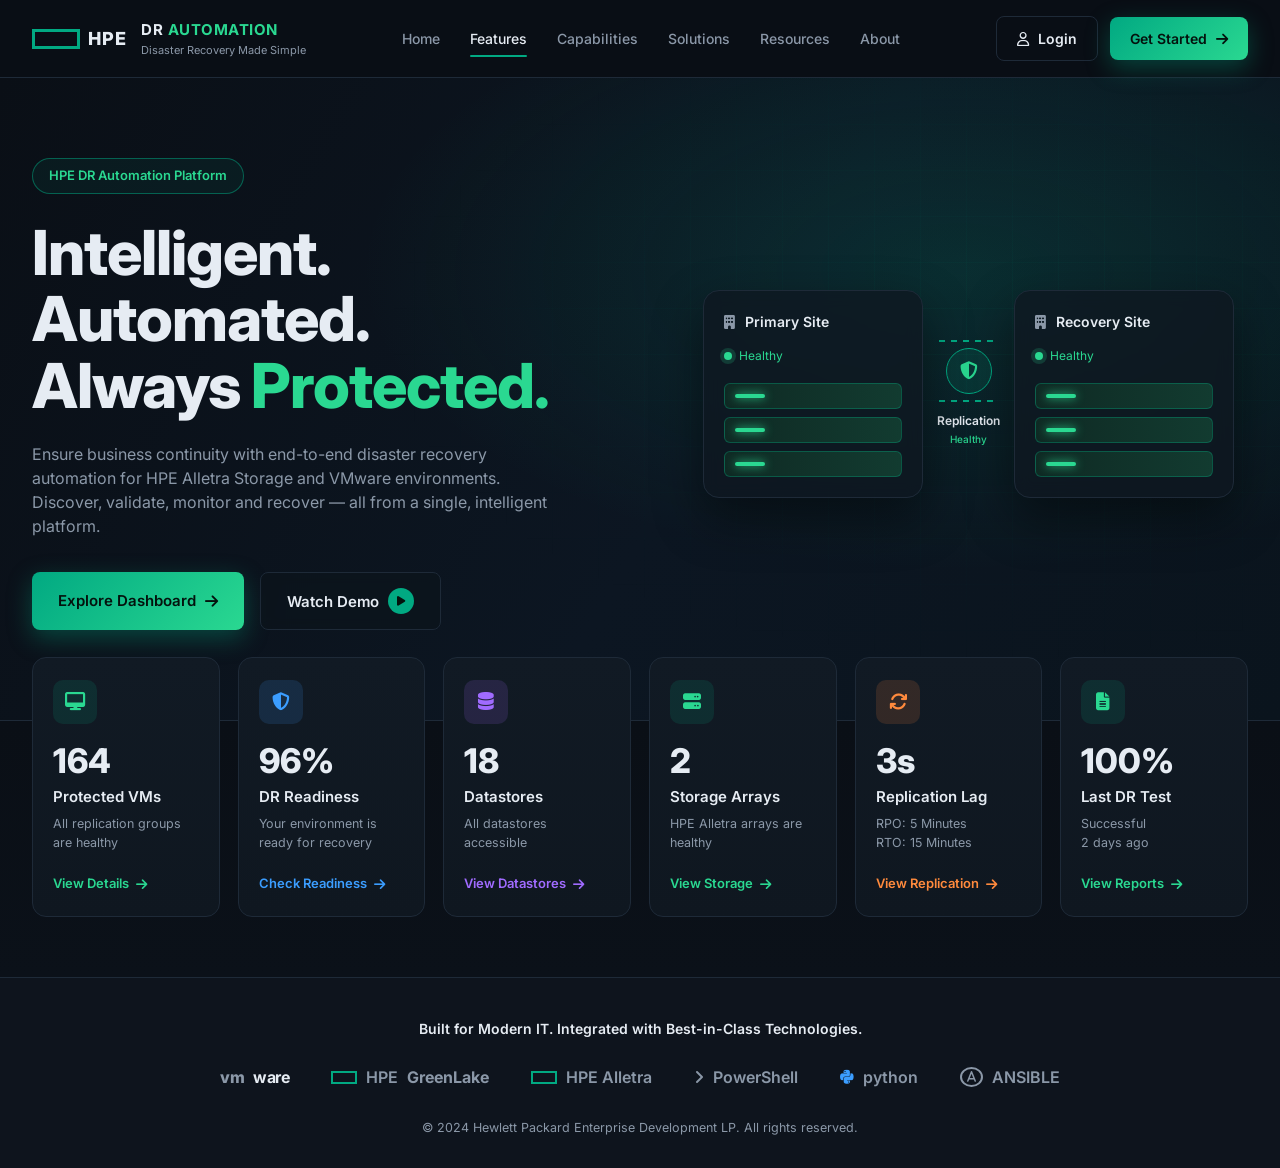
==== Dashboard-DR/landing.html @ 6c216db2 "Flatten Dashboard-DR into main repo (add files directly)" ====
<!DOCTYPE html>
<html lang="en">
<head>
    <meta charset="UTF-8" />
    <meta name="viewport" content="width=device-width, initial-scale=1.0" />
    <title>HPE DR Automation — Disaster Recovery Made Simple</title>

    <link rel="stylesheet" href="landing.css" />

    <link rel="preconnect" href="https://fonts.googleapis.com" />
    <link rel="preconnect" href="https://fonts.gstatic.com" crossorigin />
    <link
        href="https://fonts.googleapis.com/css2?family=Inter:wght@400;500;600;700;800;900&display=swap"
        rel="stylesheet"
    />
    <link
        rel="stylesheet"
        href="https://cdnjs.cloudflare.com/ajax/libs/font-awesome/6.6.0/css/all.min.css"
    />
</head>
<body>
    <!-- ===================== NAVBAR ===================== -->
    <header class="navbar">
        <div class="nav-inner">
            <!-- Brand -->
            <a href="#home" class="brand">
                <span class="brand-logo">
                    <span class="brand-bar"></span>
                    <strong>HPE</strong>
                </span>
                <span class="brand-text">
                    <span class="brand-title">DR <em>AUTOMATION</em></span>
                    <span class="brand-sub">Disaster Recovery Made Simple</span>
                </span>
            </a>

            <!-- Nav links -->
            <nav class="nav-links" id="navLinks">
                <a href="#home" class="active">Home</a>
                <a href="#features">Features</a>
                <a href="#capabilities">Capabilities</a>
                <a href="#solutions">Solutions</a>
                <a href="#resources">Resources</a>
                <a href="#about">About</a>
            </nav>

            <!-- Actions -->
            <div class="nav-actions">
                <a href="login.html" class="btn btn-ghost">
                    <i class="fa-regular fa-user"></i> Login
                </a>
                <a href="login.html" class="btn btn-primary">
                    Get Started <i class="fa-solid fa-arrow-right"></i>
                </a>
                <button class="nav-toggle" id="navToggle" aria-label="Menu">
                    <i class="fa-solid fa-bars"></i>
                </button>
            </div>
        </div>
    </header>

    <!-- ===================== HERO ===================== -->
    <section class="hero" id="home">
        <div class="hero-overlay"></div>
        <div class="hero-inner">
            <!-- Left copy -->
            <div class="hero-copy">
                <span class="pill">HPE DR Automation Platform</span>

                <h1 class="hero-title">
                    Intelligent. Automated.<br />
                    Always <span class="accent">Protected.</span>
                </h1>

                <p class="hero-desc">
                    Ensure business continuity with end-to-end disaster recovery
                    automation for HPE Alletra Storage and VMware environments.
                    Discover, validate, monitor and recover — all from a single,
                    intelligent platform.
                </p>

                <div class="hero-buttons">
                    <a href="index.html" class="btn btn-primary btn-lg">
                        Explore Dashboard <i class="fa-solid fa-arrow-right"></i>
                    </a>
                    <button class="btn btn-outline btn-lg">
                        Watch Demo
                        <span class="play"><i class="fa-solid fa-play"></i></span>
                    </button>
                </div>
            </div>

            <!-- Right visual: replication diagram -->
            <div class="hero-visual">
                <div class="site-card site-left">
                    <div class="site-head">
                        <i class="fa-solid fa-building"></i>
                        <span>Primary Site</span>
                    </div>
                    <div class="site-status"><span class="dot"></span> Healthy</div>
                    <div class="server-stack">
                        <span></span><span></span><span></span>
                    </div>
                </div>

                <div class="replication-link">
                    <span class="rep-line"></span>
                    <div class="shield"><i class="fa-solid fa-shield-halved"></i></div>
                    <span class="rep-line"></span>
                    <p class="rep-label">Replication<br /><small>Healthy</small></p>
                </div>

                <div class="site-card site-right">
                    <div class="site-head">
                        <i class="fa-solid fa-building"></i>
                        <span>Recovery Site</span>
                    </div>
                    <div class="site-status"><span class="dot"></span> Healthy</div>
                    <div class="server-stack">
                        <span></span><span></span><span></span>
                    </div>
                </div>
            </div>
        </div>
    </section>

    <!-- ===================== STAT CARDS ===================== -->
    <section class="stats" id="features">
        <div class="stats-grid">
            <!-- 1 -->
            <article class="stat-card">
                <div class="stat-icon green"><i class="fa-solid fa-desktop"></i></div>
                <h2>164</h2>
                <h3>Protected VMs</h3>
                <p>All replication groups are healthy</p>
                <a href="index.html" class="stat-link green">
                    View Details <i class="fa-solid fa-arrow-right"></i>
                </a>
            </article>

            <!-- 2 -->
            <article class="stat-card">
                <div class="stat-icon blue"><i class="fa-solid fa-shield-halved"></i></div>
                <h2>96%</h2>
                <h3>DR Readiness</h3>
                <p>Your environment is ready for recovery</p>
                <a href="#" class="stat-link blue">
                    Check Readiness <i class="fa-solid fa-arrow-right"></i>
                </a>
            </article>

            <!-- 3 -->
            <article class="stat-card">
                <div class="stat-icon purple"><i class="fa-solid fa-database"></i></div>
                <h2>18</h2>
                <h3>Datastores</h3>
                <p>All datastores accessible</p>
                <a href="#" class="stat-link purple">
                    View Datastores <i class="fa-solid fa-arrow-right"></i>
                </a>
            </article>

            <!-- 4 -->
            <article class="stat-card">
                <div class="stat-icon teal"><i class="fa-solid fa-server"></i></div>
                <h2>2</h2>
                <h3>Storage Arrays</h3>
                <p>HPE Alletra arrays are healthy</p>
                <a href="#" class="stat-link green">
                    View Storage <i class="fa-solid fa-arrow-right"></i>
                </a>
            </article>

            <!-- 5 -->
            <article class="stat-card">
                <div class="stat-icon orange"><i class="fa-solid fa-arrows-rotate"></i></div>
                <h2>3s</h2>
                <h3>Replication Lag</h3>
                <p>RPO: 5 Minutes<br />RTO: 15 Minutes</p>
                <a href="#" class="stat-link orange">
                    View Replication <i class="fa-solid fa-arrow-right"></i>
                </a>
            </article>

            <!-- 6 -->
            <article class="stat-card">
                <div class="stat-icon green"><i class="fa-solid fa-file-lines"></i></div>
                <h2>100%</h2>
                <h3>Last DR Test</h3>
                <p>Successful<br />2 days ago</p>
                <a href="#" class="stat-link green">
                    View Reports <i class="fa-solid fa-arrow-right"></i>
                </a>
            </article>
        </div>
    </section>

    <!-- ===================== FOOTER ===================== -->
    <footer class="footer" id="about">
        <p class="footer-tag">
            Built for Modern IT. Integrated with Best-in-Class Technologies.
        </p>

        <div class="tech-logos">
            <span class="tech vmware">vm<strong>ware</strong></span>
            <span class="tech">
                <span class="hpe-box"></span>
                HPE <strong>GreenLake</strong>
            </span>
            <span class="tech">
                <span class="hpe-box"></span>
                HPE Alletra
            </span>
            <span class="tech">
                <i class="fa-solid fa-angle-right"></i> PowerShell
            </span>
            <span class="tech python">
                <i class="fa-brands fa-python"></i> python
            </span>
            <span class="tech">
                <i class="fa-solid fa-a ansible-mark"></i> ANSIBLE
            </span>
        </div>

        <p class="copyright">
            © 2024 Hewlett Packard Enterprise Development LP. All rights reserved.
        </p>
    </footer>

    <script src="landing.js"></script>
</body>
</html>
---- Dashboard-DR/landing.css ----
/* ===================== BASE ===================== */
* {
    margin: 0;
    padding: 0;
    box-sizing: border-box;
    font-family: "Inter", sans-serif;
}

:root {
    --bg: #0a0f16;
    --bg-2: #0e141d;
    --card: #111a24;
    --card-2: #0f1720;
    --border: #1e2a38;
    --green: #01a982;
    --green-bright: #2ad891;
    --blue: #3b9dff;
    --purple: #a06bff;
    --orange: #ff8a3d;
    --text: #e6ecf3;
    --muted: #8b98a8;
}

html {
    scroll-behavior: smooth;
}

body {
    background: var(--bg);
    color: var(--text);
    line-height: 1.5;
}

a {
    text-decoration: none;
    color: inherit;
}

/* ===================== BUTTONS ===================== */
.btn {
    display: inline-flex;
    align-items: center;
    gap: 9px;
    border: none;
    border-radius: 8px;
    padding: 11px 20px;
    font-size: 14px;
    font-weight: 600;
    cursor: pointer;
    transition: 0.25s ease;
    white-space: nowrap;
}

.btn-lg {
    padding: 15px 26px;
    font-size: 15px;
}

.btn-primary {
    background: linear-gradient(135deg, var(--green), var(--green-bright));
    color: #04120d;
    box-shadow: 0 8px 24px rgba(1, 169, 130, 0.35);
}

.btn-primary:hover {
    transform: translateY(-2px);
    box-shadow: 0 12px 30px rgba(1, 169, 130, 0.5);
}

.btn-ghost {
    background: transparent;
    color: var(--text);
    border: 1px solid var(--border);
}

.btn-ghost:hover {
    border-color: var(--green);
    color: var(--green-bright);
}

.btn-outline {
    background: rgba(12, 20, 28, 0.6);
    color: var(--text);
    border: 1px solid var(--border);
    backdrop-filter: blur(6px);
}

.btn-outline:hover {
    border-color: var(--green);
}

.play {
    display: inline-flex;
    align-items: center;
    justify-content: center;
    width: 26px;
    height: 26px;
    border-radius: 50%;
    background: var(--green);
    color: #04120d;
    font-size: 11px;
}

/* ===================== NAVBAR ===================== */
.navbar {
    position: sticky;
    top: 0;
    z-index: 50;
    background: rgba(10, 15, 22, 0.92);
    backdrop-filter: blur(10px);
    border-bottom: 1px solid var(--border);
}

.nav-inner {
    max-width: 1280px;
    margin: 0 auto;
    padding: 16px 32px;
    display: flex;
    align-items: center;
    justify-content: space-between;
    gap: 24px;
}

.brand {
    display: flex;
    align-items: center;
    gap: 14px;
}

.brand-logo {
    display: flex;
    align-items: center;
    gap: 8px;
}

.brand-bar {
    width: 48px;
    height: 20px;
    background: transparent;
    border: 3px solid var(--green);
    border-radius: 0;
}

.brand-logo strong {
    font-size: 18px;
    font-weight: 800;
    letter-spacing: 1px;
}

.brand-title {
    display: block;
    font-size: 15px;
    font-weight: 700;
    letter-spacing: 0.5px;
}

.brand-title em {
    font-style: normal;
    color: var(--green-bright);
}

.brand-sub {
    display: block;
    font-size: 11px;
    color: var(--muted);
}

.nav-links {
    display: flex;
    align-items: center;
    gap: 30px;
}

.nav-links a {
    position: relative;
    font-size: 14px;
    font-weight: 500;
    color: var(--muted);
    padding: 6px 0;
    transition: 0.2s;
}

.nav-links a:hover {
    color: var(--text);
}

.nav-links a.active {
    color: var(--text);
}

.nav-links a.active::after {
    content: "";
    position: absolute;
    left: 0;
    bottom: -2px;
    width: 100%;
    height: 2px;
    background: var(--green);
    border-radius: 2px;
}

.nav-actions {
    display: flex;
    align-items: center;
    gap: 12px;
}

.nav-toggle {
    display: none;
    background: transparent;
    border: none;
    color: var(--text);
    font-size: 20px;
    cursor: pointer;
}

/* ===================== HERO ===================== */
.hero {
    position: relative;
    overflow: hidden;
    background:
        radial-gradient(
            1000px 500px at 75% 30%,
            rgba(1, 169, 130, 0.16),
            transparent 60%
        ),
        linear-gradient(120deg, #0a0f16 0%, #0c1622 55%, #0a141d 100%);
    border-bottom: 1px solid var(--border);
}

/* subtle "server room" grid glow on the right */
.hero-overlay {
    position: absolute;
    inset: 0;
    background-image:
        linear-gradient(rgba(1, 169, 130, 0.05) 1px, transparent 1px),
        linear-gradient(90deg, rgba(1, 169, 130, 0.05) 1px, transparent 1px);
    background-size: 46px 46px;
    -webkit-mask-image: radial-gradient(
        900px 480px at 78% 40%,
        black,
        transparent 70%
    );
    mask-image: radial-gradient(900px 480px at 78% 40%, black, transparent 70%);
    pointer-events: none;
}

.hero-inner {
    position: relative;
    max-width: 1280px;
    margin: 0 auto;
    padding: 80px 32px 90px;
    display: grid;
    grid-template-columns: 1.05fr 0.95fr;
    align-items: center;
    gap: 40px;
}

.pill {
    display: inline-block;
    padding: 7px 16px;
    border: 1px solid rgba(1, 169, 130, 0.5);
    border-radius: 999px;
    background: rgba(1, 169, 130, 0.08);
    color: var(--green-bright);
    font-size: 13px;
    font-weight: 600;
    margin-bottom: 26px;
}

.hero-title {
    font-size: clamp(38px, 5vw, 62px);
    font-weight: 800;
    line-height: 1.08;
    letter-spacing: -1px;
    margin-bottom: 22px;
}

.hero-title .accent {
    color: var(--green-bright);
}

.hero-desc {
    max-width: 520px;
    color: var(--muted);
    font-size: 16px;
    margin-bottom: 34px;
}

.hero-buttons {
    display: flex;
    gap: 16px;
    flex-wrap: wrap;
}

/* ---- Hero visual ---- */
.hero-visual {
    position: relative;
    display: flex;
    align-items: center;
    justify-content: center;
    gap: 8px;
    min-height: 320px;
}

.site-card {
    flex: 1;
    max-width: 220px;
    background: rgba(15, 23, 32, 0.75);
    border: 1px solid var(--border);
    border-radius: 16px;
    padding: 20px;
    backdrop-filter: blur(8px);
    box-shadow: 0 20px 50px rgba(0, 0, 0, 0.45);
}

.site-head {
    display: flex;
    align-items: center;
    gap: 10px;
    font-size: 14px;
    font-weight: 600;
    margin-bottom: 10px;
}

.site-head i {
    color: var(--muted);
}

.site-status {
    display: inline-flex;
    align-items: center;
    gap: 7px;
    font-size: 12px;
    color: var(--green-bright);
    margin-bottom: 18px;
}

.dot {
    width: 8px;
    height: 8px;
    border-radius: 50%;
    background: var(--green-bright);
    box-shadow: 0 0 0 4px rgba(42, 216, 145, 0.18);
    animation: pulse 2s infinite;
}

@keyframes pulse {
    0%,
    100% {
        opacity: 1;
    }
    50% {
        opacity: 0.4;
    }
}

.server-stack {
    display: flex;
    flex-direction: column;
    gap: 8px;
}

.server-stack span {
    height: 26px;
    border-radius: 6px;
    background: linear-gradient(90deg, #0f2a24, #123b30);
    border: 1px solid rgba(1, 169, 130, 0.35);
    position: relative;
}

.server-stack span::before {
    content: "";
    position: absolute;
    left: 10px;
    top: 50%;
    transform: translateY(-50%);
    width: 30px;
    height: 4px;
    border-radius: 2px;
    background: var(--green-bright);
    box-shadow: 0 0 10px var(--green-bright);
}

.replication-link {
    display: flex;
    flex-direction: column;
    align-items: center;
    gap: 6px;
    padding: 0 6px;
}

.rep-line {
    width: 60px;
    height: 2px;
    background: repeating-linear-gradient(
        90deg,
        var(--green) 0 6px,
        transparent 6px 12px
    );
}

.shield {
    width: 46px;
    height: 46px;
    border-radius: 50%;
    display: grid;
    place-items: center;
    background: rgba(1, 169, 130, 0.12);
    border: 1px solid var(--green);
    color: var(--green-bright);
    font-size: 18px;
}

.rep-label {
    text-align: center;
    font-size: 12px;
    font-weight: 600;
    margin-top: 4px;
}

.rep-label small {
    color: var(--green-bright);
    font-weight: 500;
}

/* ===================== STAT CARDS ===================== */
.stats {
    background: linear-gradient(180deg, #0a0f16, #0b1119);
    padding: 46px 32px 60px;
}

.stats-grid {
    max-width: 1280px;
    margin: -110px auto 0;
    position: relative;
    z-index: 5;
    display: grid;
    grid-template-columns: repeat(6, 1fr);
    gap: 18px;
}

.stat-card {
    background: linear-gradient(180deg, var(--card), var(--card-2));
    border: 1px solid var(--border);
    border-radius: 14px;
    padding: 22px 20px;
    transition: 0.25s ease;
}

.stat-card:hover {
    transform: translateY(-5px);
    border-color: rgba(1, 169, 130, 0.45);
    box-shadow: 0 16px 40px rgba(0, 0, 0, 0.4);
}

.stat-icon {
    width: 44px;
    height: 44px;
    border-radius: 10px;
    display: grid;
    place-items: center;
    font-size: 18px;
    margin-bottom: 20px;
}

.stat-icon.green {
    background: rgba(1, 169, 130, 0.14);
    color: var(--green-bright);
}
.stat-icon.blue {
    background: rgba(59, 157, 255, 0.14);
    color: var(--blue);
}
.stat-icon.purple {
    background: rgba(160, 107, 255, 0.14);
    color: var(--purple);
}
.stat-icon.teal {
    background: rgba(1, 169, 130, 0.14);
    color: var(--green-bright);
}
.stat-icon.orange {
    background: rgba(255, 138, 61, 0.14);
    color: var(--orange);
}

.stat-card h2 {
    font-size: 34px;
    font-weight: 800;
    line-height: 1;
    margin-bottom: 8px;
}

.stat-card h3 {
    font-size: 15px;
    font-weight: 600;
    margin-bottom: 6px;
}

.stat-card p {
    font-size: 12.5px;
    color: var(--muted);
    margin-bottom: 18px;
    min-height: 34px;
}

.stat-link {
    display: inline-flex;
    align-items: center;
    gap: 7px;
    font-size: 13px;
    font-weight: 600;
    transition: gap 0.2s;
}

.stat-link:hover {
    gap: 11px;
}

.stat-link.green {
    color: var(--green-bright);
}
.stat-link.blue {
    color: var(--blue);
}
.stat-link.purple {
    color: var(--purple);
}
.stat-link.orange {
    color: var(--orange);
}

/* ===================== FOOTER ===================== */
.footer {
    background: var(--bg-2);
    border-top: 1px solid var(--border);
    padding: 40px 32px 30px;
    text-align: center;
}

.footer-tag {
    font-size: 14px;
    font-weight: 600;
    color: var(--text);
    margin-bottom: 26px;
}

.tech-logos {
    display: flex;
    flex-wrap: wrap;
    align-items: center;
    justify-content: center;
    gap: 42px;
    margin-bottom: 30px;
}

.tech {
    display: inline-flex;
    align-items: center;
    gap: 9px;
    font-size: 16px;
    font-weight: 600;
    color: var(--muted);
    transition: 0.2s;
}

.tech:hover {
    color: var(--text);
}

.tech.vmware {
    font-weight: 800;
    letter-spacing: -0.5px;
}

.tech.vmware strong {
    color: var(--text);
}

.tech-mark {
    width: 16px;
    height: 16px;
    border-radius: 3px;
}

.green-mark {
    background: var(--green);
}

.hpe-box {
    width: 26px;
    height: 13px;
    background: transparent;
    border: 2px solid var(--green);
    border-radius: 0;
    flex-shrink: 0;
}

.green-ico {
    color: var(--green);
}

.python i {
    color: var(--blue);
}

.ansible-mark {
    border: 2px solid var(--muted);
    border-radius: 50%;
    padding: 2px 5px;
    font-size: 12px;
}

.copyright {
    font-size: 12.5px;
    color: var(--muted);
}

/* ===================== RESPONSIVE ===================== */
@media (max-width: 1080px) {
    .stats-grid {
        grid-template-columns: repeat(3, 1fr);
        margin-top: 40px;
    }
    .stats {
        padding-top: 30px;
    }
}

@media (max-width: 900px) {
    .nav-links {
        position: absolute;
        top: 100%;
        left: 0;
        right: 0;
        flex-direction: column;
        gap: 0;
        background: var(--bg-2);
        border-bottom: 1px solid var(--border);
        max-height: 0;
        overflow: hidden;
        transition: max-height 0.3s ease;
    }
    .nav-links.open {
        max-height: 320px;
    }
    .nav-links a {
        width: 100%;
        padding: 14px 32px;
        border-bottom: 1px solid var(--border);
    }
    .nav-links a.active::after {
        display: none;
    }
    .nav-toggle {
        display: block;
    }
    .hero-inner {
        grid-template-columns: 1fr;
    }
    .hero-visual {
        order: -1;
    }
}

@media (max-width: 640px) {
    .stats-grid {
        grid-template-columns: 1fr;
    }
    .btn-ghost {
        display: none;
    }
    .hero-inner {
        padding: 50px 20px 70px;
    }
    .nav-inner {
        padding: 14px 20px;
    }
    .hero-visual {
        flex-direction: column;
    }
    .replication-link {
        flex-direction: row;
    }
    .rep-line {
        width: 40px;
    }
}
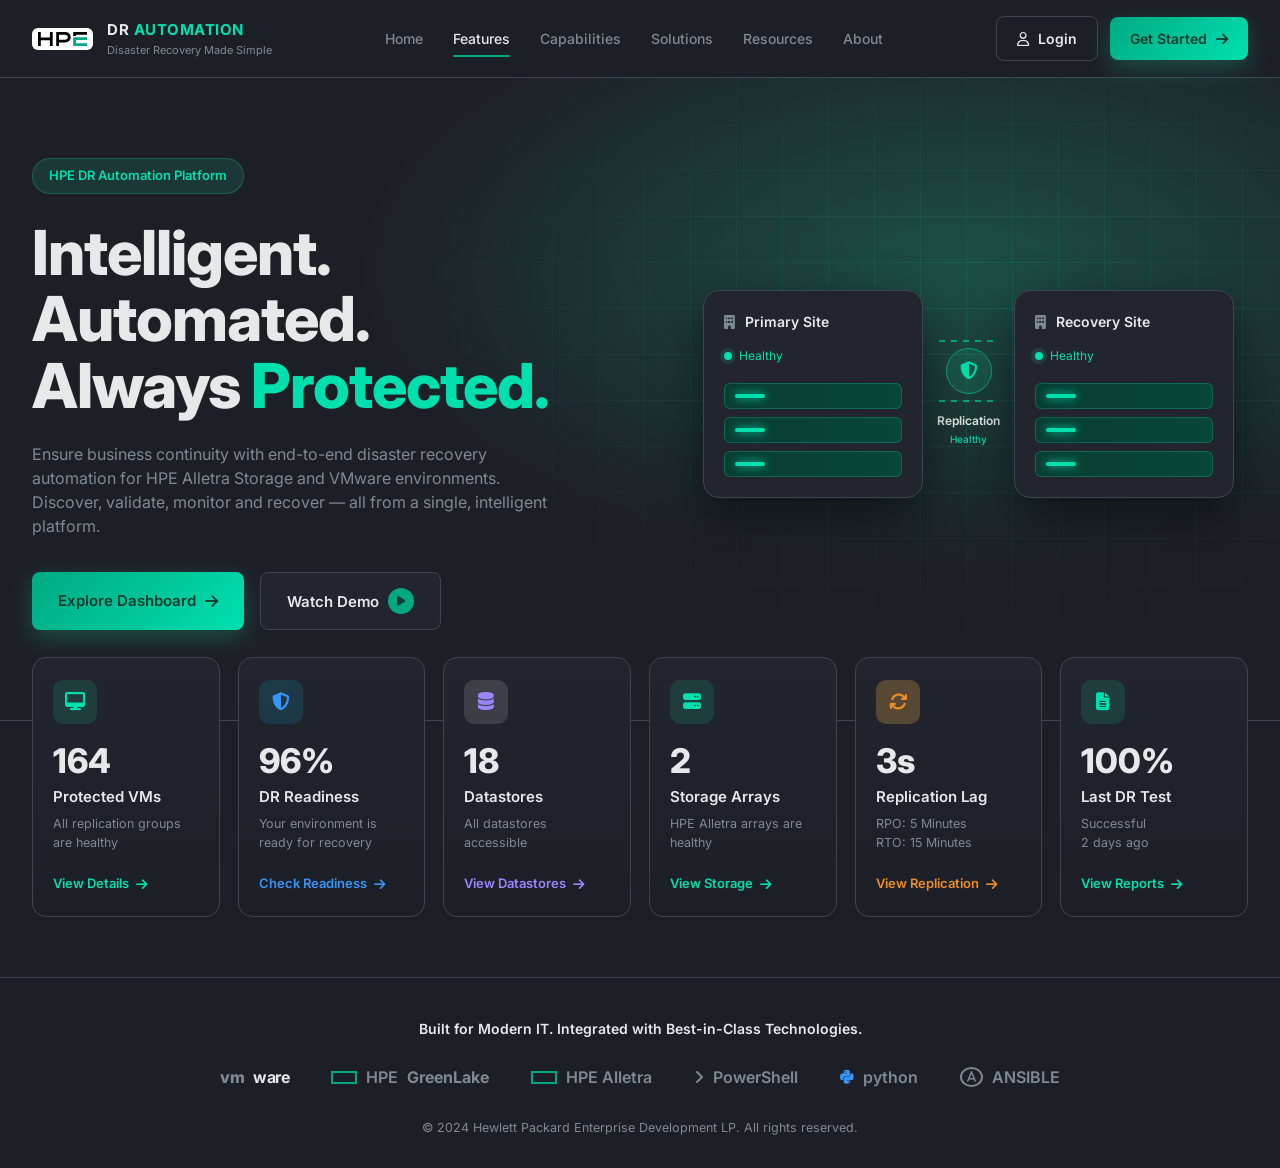
==== commit fea7fe30: "Restyle frontend with HPE design tokens, add HPE logo, update README" ====
--- a/Dashboard-DR/landing.html
+++ b/Dashboard-DR/landing.html
@@ -24,10 +24,7 @@
         <div class="nav-inner">
             <!-- Brand -->
             <a href="#home" class="brand">
-                <span class="brand-logo">
-                    <span class="brand-bar"></span>
-                    <strong>HPE</strong>
-                </span>
+                <img class="hpe-logo" src="Images/HPE_logo_full-clr_pos_rgb.svg" alt="HPE">
                 <span class="brand-text">
                     <span class="brand-title">DR <em>AUTOMATION</em></span>
                     <span class="brand-sub">Disaster Recovery Made Simple</span>
--- a/Dashboard-DR/landing.css
+++ b/Dashboard-DR/landing.css
@@ -1,4 +1,12 @@
 /* ===================== BASE ===================== */
+@import url('./Styles/primitives.css');
+@import url('./Styles/global.css');
+@import url('./Styles/components.css');
+@import url('./Styles/color.light.css');
+@import url('./Styles/color.dark.css');
+@import url('./Styles/dimension.css');
+@import url('./Styles/dimension.small.css');
+
 * {
     margin: 0;
     padding: 0;
@@ -7,18 +15,26 @@
 }
 
 :root {
-    --bg: #0a0f16;
-    --bg-2: #0e141d;
-    --card: #111a24;
-    --card-2: #0f1720;
-    --border: #1e2a38;
-    --green: #01a982;
-    --green-bright: #2ad891;
-    --blue: #3b9dff;
-    --purple: #a06bff;
-    --orange: #ff8a3d;
-    --text: #e6ecf3;
-    --muted: #8b98a8;
+    --bg: var(--hpe-base-color-grey-1300);
+    --bg-2: var(--hpe-base-color-grey-1300);
+    --card: var(--hpe-base-color-grey-1200);
+    --card-2: var(--hpe-base-color-grey-1300);
+    --border: var(--hpe-base-color-grey-800);
+    --green: var(--hpe-base-color-green-600);
+    --green-bright: var(--hpe-base-color-green-400);
+    --blue: var(--hpe-base-color-blue-300);
+    --purple: var(--hpe-base-color-purple-200);
+    --orange: var(--hpe-base-color-orange-500);
+    --text: var(--hpe-base-color-grey-200);
+    --muted: var(--hpe-base-color-grey-600);
+    /* helper tints / effects (from token opacity primitives) */
+    --tint-green: var(--hpe-deprecated-base-color-green-400-Opacity12);
+    --glow-green: var(--hpe-deprecated-base-color-green-400-Opacity24);
+    --tint-blue: var(--hpe-deprecated-base-color-blue-400-Opacity12);
+    --tint-orange: var(--hpe-deprecated-base-color-orange-400-Opacity24);
+    --tint-white: var(--hpe-base-color-white-opacity6);
+    --overlay: var(--hpe-base-color-black-opacity50);
+    --on-green: var(--hpe-base-color-green-1000);
 }
 
 html {
@@ -58,13 +74,13 @@
 
 .btn-primary {
     background: linear-gradient(135deg, var(--green), var(--green-bright));
-    color: #04120d;
-    box-shadow: 0 8px 24px rgba(1, 169, 130, 0.35);
+    color: var(--on-green);
+    box-shadow: 0 8px 24px var(--glow-green);
 }
 
 .btn-primary:hover {
     transform: translateY(-2px);
-    box-shadow: 0 12px 30px rgba(1, 169, 130, 0.5);
+    box-shadow: 0 12px 30px var(--glow-green);
 }
 
 .btn-ghost {
@@ -79,7 +95,7 @@
 }
 
 .btn-outline {
-    background: rgba(12, 20, 28, 0.6);
+    background: var(--card);
     color: var(--text);
     border: 1px solid var(--border);
     backdrop-filter: blur(6px);
@@ -97,7 +113,7 @@
     height: 26px;
     border-radius: 50%;
     background: var(--green);
-    color: #04120d;
+    color: var(--on-green);
     font-size: 11px;
 }
 
@@ -106,7 +122,7 @@
     position: sticky;
     top: 0;
     z-index: 50;
-    background: rgba(10, 15, 22, 0.92);
+    background: var(--bg);
     backdrop-filter: blur(10px);
     border-bottom: 1px solid var(--border);
 }
@@ -139,6 +155,16 @@
     background: transparent;
     border: 3px solid var(--green);
     border-radius: 0;
+}
+
+.hpe-logo {
+    height: 22px;
+    width: auto;
+    display: block;
+    flex-shrink: 0;
+    background: var(--hpe-base-color-white-100);
+    padding: var(--hpe-spacing-4xsmall) var(--hpe-spacing-3xsmall);
+    border-radius: var(--hpe-radius-xsmall);
 }
 
 .brand-logo strong {
@@ -221,10 +247,10 @@
     background:
         radial-gradient(
             1000px 500px at 75% 30%,
-            rgba(1, 169, 130, 0.16),
+            var(--glow-green),
             transparent 60%
         ),
-        linear-gradient(120deg, #0a0f16 0%, #0c1622 55%, #0a141d 100%);
+        linear-gradient(120deg, var(--bg) 0%, var(--bg-2) 55%, var(--bg) 100%);
     border-bottom: 1px solid var(--border);
 }
 
@@ -233,15 +259,15 @@
     position: absolute;
     inset: 0;
     background-image:
-        linear-gradient(rgba(1, 169, 130, 0.05) 1px, transparent 1px),
-        linear-gradient(90deg, rgba(1, 169, 130, 0.05) 1px, transparent 1px);
+        linear-gradient(var(--tint-green) 1px, transparent 1px),
+        linear-gradient(90deg, var(--tint-green) 1px, transparent 1px);
     background-size: 46px 46px;
     -webkit-mask-image: radial-gradient(
         900px 480px at 78% 40%,
-        black,
+        var(--hpe-base-color-black-opacity100),
         transparent 70%
     );
-    mask-image: radial-gradient(900px 480px at 78% 40%, black, transparent 70%);
+    mask-image: radial-gradient(900px 480px at 78% 40%, var(--hpe-base-color-black-opacity100), transparent 70%);
     pointer-events: none;
 }
 
@@ -259,9 +285,9 @@
 .pill {
     display: inline-block;
     padding: 7px 16px;
-    border: 1px solid rgba(1, 169, 130, 0.5);
+    border: 1px solid var(--glow-green);
     border-radius: 999px;
-    background: rgba(1, 169, 130, 0.08);
+    background: var(--tint-green);
     color: var(--green-bright);
     font-size: 13px;
     font-weight: 600;
@@ -306,12 +332,12 @@
 .site-card {
     flex: 1;
     max-width: 220px;
-    background: rgba(15, 23, 32, 0.75);
+    background: var(--card);
     border: 1px solid var(--border);
     border-radius: 16px;
     padding: 20px;
     backdrop-filter: blur(8px);
-    box-shadow: 0 20px 50px rgba(0, 0, 0, 0.45);
+    box-shadow: 0 20px 50px var(--overlay);
 }
 
 .site-head {
@@ -341,7 +367,7 @@
     height: 8px;
     border-radius: 50%;
     background: var(--green-bright);
-    box-shadow: 0 0 0 4px rgba(42, 216, 145, 0.18);
+    box-shadow: 0 0 0 4px var(--tint-green);
     animation: pulse 2s infinite;
 }
 
@@ -364,8 +390,8 @@
 .server-stack span {
     height: 26px;
     border-radius: 6px;
-    background: linear-gradient(90deg, #0f2a24, #123b30);
-    border: 1px solid rgba(1, 169, 130, 0.35);
+    background: linear-gradient(90deg, var(--hpe-base-color-green-1000), var(--hpe-base-color-green-900));
+    border: 1px solid var(--glow-green);
     position: relative;
 }
 
@@ -406,7 +432,7 @@
     border-radius: 50%;
     display: grid;
     place-items: center;
-    background: rgba(1, 169, 130, 0.12);
+    background: var(--tint-green);
     border: 1px solid var(--green);
     color: var(--green-bright);
     font-size: 18px;
@@ -426,7 +452,7 @@
 
 /* ===================== STAT CARDS ===================== */
 .stats {
-    background: linear-gradient(180deg, #0a0f16, #0b1119);
+    background: linear-gradient(180deg, var(--bg), var(--bg-2));
     padding: 46px 32px 60px;
 }
 
@@ -450,8 +476,8 @@
 
 .stat-card:hover {
     transform: translateY(-5px);
-    border-color: rgba(1, 169, 130, 0.45);
-    box-shadow: 0 16px 40px rgba(0, 0, 0, 0.4);
+    border-color: var(--glow-green);
+    box-shadow: 0 16px 40px var(--overlay);
 }
 
 .stat-icon {
@@ -465,23 +491,23 @@
 }
 
 .stat-icon.green {
-    background: rgba(1, 169, 130, 0.14);
+    background: var(--tint-green);
     color: var(--green-bright);
 }
 .stat-icon.blue {
-    background: rgba(59, 157, 255, 0.14);
+    background: var(--tint-blue);
     color: var(--blue);
 }
 .stat-icon.purple {
-    background: rgba(160, 107, 255, 0.14);
+    background: var(--hpe-base-color-white-opacity12);
     color: var(--purple);
 }
 .stat-icon.teal {
-    background: rgba(1, 169, 130, 0.14);
+    background: var(--tint-green);
     color: var(--green-bright);
 }
 .stat-icon.orange {
-    background: rgba(255, 138, 61, 0.14);
+    background: var(--tint-orange);
     color: var(--orange);
 }
 
